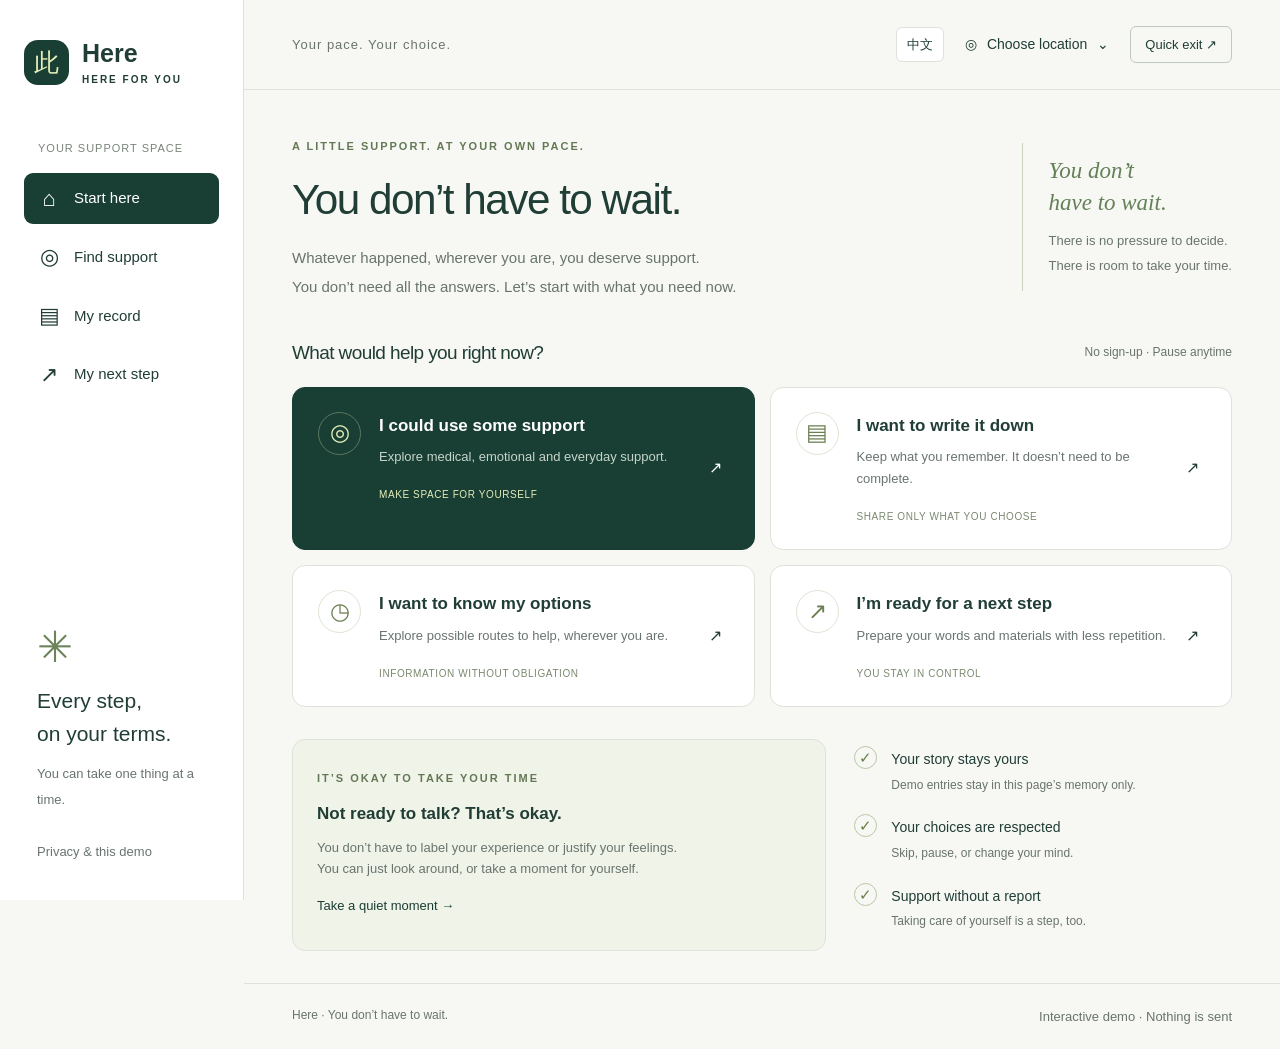
==== index.html @ 0befa1a5 "Initial bilingual website" ====
<!doctype html>
<html lang="en">
<head>
  <meta charset="UTF-8"><meta name="viewport" content="width=device-width, initial-scale=1">
  <meta name="description" content="You don’t have to wait. Explore support, record your experience and prepare your next step at your own pace. Bilingual frontend demo.">
  <meta name="referrer" content="no-referrer">
  <title>Here · You don’t have to wait</title>
  <link rel="icon" href="data:image/svg+xml,%3Csvg xmlns='http://www.w3.org/2000/svg' viewBox='0 0 40 40'%3E%3Crect width='40' height='40' rx='12' fill='%23193934'/%3E%3Cpath d='M10 24V14h5v10m5 0V10h5v14m5 0V17h3v7' stroke='%23e4efad' stroke-width='3'/%3E%3C/svg%3E">
  <link rel="stylesheet" href="./styles.css">
  <script defer src="./i18n.js"></script><script defer src="./mock-api.js"></script><script defer src="./app.js"></script>
</head>
<body>
  <aside class="sidebar">
    <a class="brand" href="#home"><span class="brand-mark" aria-hidden="true">此</span><span>此刻<span class="brand-en">HERE FOR YOU</span></span></a>
    <div class="side-label">你的支持空间</div>
    <nav aria-label="主导航">
      <a href="#home" data-nav="home"><span aria-hidden="true">⌂</span>从这里开始</a>
      <a href="#support" data-nav="support"><span aria-hidden="true">◎</span>寻找支持</a>
      <a href="#record" data-nav="record"><span aria-hidden="true">▤</span>记录我的经历</a>
      <a href="#action" data-nav="action"><span aria-hidden="true">↗</span>我的下一步</a>
    </nav>
    <div class="sidebar-bottom"><div class="little-flower" aria-hidden="true">✳</div><p>每一步，<br>都由你决定。</p><span>不必一次完成所有事。</span><button class="text-button privacy-button">关于隐私与演示</button></div>
  </aside>
  <div class="shell">
    <header class="topbar"><span class="breadcrumb">你的节奏，你的选择</span><div class="top-actions"><button id="language-toggle" class="language-button" aria-label="切换到中文">中文</button><button id="region-button" class="region-button">◎ <span id="region-label">选择所在地</span>⌄</button><button id="quick-exit" class="exit-button">快速离开 ↗</button></div></header>
    <main id="main" tabindex="-1"></main>
    <footer><span>此刻 · You don’t have to wait.</span><button class="text-button privacy-button">前端演示 · 无真实提交</button></footer>
  </div>
  <dialog id="region-dialog"><form id="region-form"><div class="dialog-top"><span class="eyebrow">LOCAL SUPPORT</span><button type="button" class="icon-button close-dialog" aria-label="关闭地区选择">×</button></div><h2>让支持更靠近你</h2><p>由你选择地区，不会自动获取定位。跨境经历可分别填写。</p><label for="current-region">你现在所在的国家或地区</label><select id="current-region"><option value="">暂不选择</option><option>中国大陆</option><option>中国香港</option><option>中国台湾</option><option>美国</option><option>英国</option><option>加拿大</option><option>澳大利亚</option><option>新加坡</option><option>日本</option><option>其他国家或地区</option></select><label for="incident-region">事情发生的国家或地区（可选）</label><input id="incident-region" placeholder="例如：法国，或线上"><p class="note">演示中仅改变地区标签；资源和流程均为占位示例。</p><button class="primary" type="submit">应用选择 →</button></form></dialog>
  <dialog id="info-dialog"><div class="dialog-top"><span class="eyebrow">YOUR CHOICE</span><button class="icon-button close-dialog" aria-label="关闭说明">×</button></div><div id="info-content"></div></dialog>
  <div id="toast" role="status" aria-live="polite"></div>
</body></html>
---- styles.css ----
@charset "UTF-8";
:root{--ink:#203d36;--muted:#69746e;--line:#dde2db;--paper:#f7f8f4;--green:#193e34;--lime:#e4edb8;--white:#fff;--soft:#edf1e9;font-family:Inter,"Segoe UI","PingFang SC","Microsoft YaHei",sans-serif;color:var(--ink);background:var(--paper);font-synthesis:none}
*{box-sizing:border-box}body{margin:0;font-size:16px;line-height:1.65}button,input,select,textarea{font:inherit}button,a,input,select,textarea{-webkit-tap-highlight-color:transparent}button,a{touch-action:manipulation}button{cursor:pointer}a{color:inherit;text-decoration:none}button{color:inherit}button:disabled{opacity:.6;cursor:wait}button:focus-visible,a:focus-visible,input:focus-visible,select:focus-visible,textarea:focus-visible{outline:3px solid #668938;outline-offset:4px}h1,h2,h3,p{margin:0}h1{font-size:clamp(30px,3.1vw,46px);font-weight:500;letter-spacing:-1.5px;line-height:1.35}h2{font-size:25px;font-weight:500;letter-spacing:-.6px}h3{font-size:19px;font-weight:550}p{color:var(--muted)}.sidebar{position:fixed;inset:0 auto 0 0;width:244px;background:#fff;border-right:1px solid var(--line);padding:38px 24px;display:flex;flex-direction:column;z-index:5}.brand{display:flex;align-items:center;gap:13px;font-size:25px;font-weight:600;line-height:1.2}.brand-mark{width:45px;height:45px;display:grid;place-items:center;background:var(--green);color:var(--lime);border-radius:14px;font-weight:400;font-size:25px}.brand-en{display:block;font-size:10px;letter-spacing:2px;margin-top:6px}.side-label{font-size:12px;color:#7a847b;margin:53px 14px 16px;letter-spacing:1px}nav{display:grid;gap:8px}nav a{padding:13px 14px;border-radius:9px;font-size:15px;display:flex;gap:14px;align-items:center}nav a span{font-size:22px;line-height:1;width:22px;text-align:center}nav a:hover{background:#f4f6f0}nav a.active{background:var(--green);color:#fff}.sidebar-bottom{margin-top:auto;padding:25px 13px 0}.little-flower{font-size:43px;color:#6c845b;line-height:1}.sidebar-bottom p{font-size:21px;color:var(--ink);margin:15px 0 9px;line-height:1.6}.sidebar-bottom>span{font-size:13px;color:var(--muted)}.text-button{border:0;background:none;padding:0;font-size:13px;color:var(--muted);text-align:left}.sidebar-bottom .text-button{display:block;margin-top:28px}.shell{margin-left:244px}.topbar{height:90px;display:flex;align-items:center;justify-content:space-between;padding:0 48px;border-bottom:1px solid var(--line)}.breadcrumb{color:var(--muted);font-size:13px;letter-spacing:1px}.top-actions{display:flex;gap:22px;align-items:center}.region-button{border:0;background:none;font-size:14px;display:flex;gap:10px}.exit-button{background:transparent;border:1px solid #bfc9bf;border-radius:6px;padding:7px 14px;font-size:13px}main{max-width:1360px;margin:auto;padding:42px 48px 32px;min-height:calc(100vh - 160px)}.eyebrow{font-size:11px;letter-spacing:2px;font-weight:600;color:#647856}.hero{display:grid;grid-template-columns:1.35fr 1fr;gap:32px;align-items:center;margin-bottom:36px}.hero h1{margin:13px 0 16px}.hero p{max-width:570px;font-size:15px;line-height:1.9}.hero-aside{justify-self:end;border-left:1px solid #cad3bf;padding:12px 0 12px 25px;max-width:245px}.hero-aside .quote{font:italic 24px/1.4 Georgia,serif;color:#648059;margin-bottom:10px}.hero-aside p{font-size:13px}.section-heading{display:flex;justify-content:space-between;gap:12px;align-items:center;margin-bottom:18px}.section-heading h2{font-size:19px}.quiet-label{font-size:12px;color:var(--muted)}.paths{display:grid;grid-template-columns:repeat(2,1fr);gap:15px}.path{background:white;border:1px solid var(--line);border-radius:13px;padding:24px 25px;display:grid;grid-template-columns:45px 1fr 20px;gap:16px;align-items:start;transition:transform .15s,border-color .15s}.path:hover{transform:translateY(-3px);border-color:#8c9e79}.path.primary-path{background:var(--green);color:white;border-color:var(--green)}.path-icon{border:1px solid #dde5d4;border-radius:50%;width:43px;height:43px;display:grid;place-items:center;font-size:23px;color:#6d8053}.primary-path .path-icon{border-color:#5b7861;color:var(--lime)}.path p{font-size:13px;margin-top:6px}.primary-path p{color:#c6d5ca}.path .arrow{align-self:center}.path h3{font-size:18px}.path-tag{display:block;margin-top:19px;font-size:11px;letter-spacing:.6px;color:#7b896e}.primary-path .path-tag{color:var(--lime)}.lower-grid{display:grid;grid-template-columns:1.4fr 1fr;gap:24px;margin-top:32px}.prepare-box{border:1px solid var(--line);border-radius:13px;padding:24px;background:#f0f3e8}.prepare-box h3{font-size:17px}.prepare-box p{font-size:13px;margin-top:9px}.small-link{display:inline-block;margin-top:16px;font-size:13px;border:0;background:none;padding:0;color:var(--green)}.principles{padding:7px 0 0 4px}.principle{display:flex;gap:14px;margin-bottom:19px}.check{font-size:15px;border:1px solid #b9c6a6;border-radius:50%;width:23px;height:23px;flex-shrink:0;text-align:center;color:#628044;line-height:22px}.principle strong{font-size:14px;font-weight:500}.principle p{font-size:12px;margin-top:3px}footer{padding:22px 48px;border-top:1px solid var(--line);display:flex;justify-content:space-between;font-size:12px;color:var(--muted)}.page-intro{margin-bottom:28px}.page-intro h1{font-size:34px;margin:10px 0}.page-intro p{font-size:15px;max-width:720px}.demo-note{padding:13px 17px;border:1px solid #d4ddbf;border-radius:8px;background:#eff3e5;font-size:13px;color:#536341;margin-bottom:23px}.search-row{display:flex;gap:10px}.search-row input{flex:1;min-width:0}.primary{background:var(--green);border:1px solid var(--green);border-radius:7px;color:white;padding:11px 20px;font-size:14px}.secondary{background:white;border:1px solid #b9c5b8;border-radius:7px;padding:10px 18px;font-size:14px}.chips{display:flex;flex-wrap:wrap;gap:8px;margin:18px 0 24px}.chip{border:1px solid var(--line);border-radius:30px;padding:7px 17px;background:white;font-size:13px}.chip.selected{background:var(--green);color:white;border-color:var(--green)}.resource-grid{display:grid;grid-template-columns:repeat(2,1fr);gap:17px}.resource-card{padding:23px;background:white;border:1px solid var(--line);border-radius:12px}.resource-card .eyebrow{font-size:10px}.resource-card h3{margin:12px 0 9px}.resource-card p{font-size:14px}.resource-meta{display:flex;gap:7px;flex-wrap:wrap;margin:18px 0}.resource-meta span{background:var(--paper);font-size:12px;border-radius:4px;padding:4px 8px}.resource-card button{margin-top:3px}.empty{text-align:center;border:1px dashed #b9c4ac;border-radius:12px;padding:45px 20px;grid-column:1/-1}.form-layout{display:grid;grid-template-columns:minmax(0,1.7fr) minmax(220px,1fr);gap:24px}.panel{background:white;border:1px solid var(--line);border-radius:12px;padding:27px}label{display:block;font-size:14px;margin:19px 0 8px}input,textarea,select{width:100%;background:#fff;border:1px solid #cfd6cb;border-radius:7px;padding:11px 13px;color:var(--ink)}textarea{resize:vertical;min-height:190px;line-height:1.8}.form-pair{display:grid;grid-template-columns:1fr 1fr;gap:15px}.note{font-size:12px;margin:12px 0 18px;color:var(--muted)}.button-row{display:flex;gap:10px;flex-wrap:wrap;margin-top:22px}.side-panel{align-self:start}.side-panel h3{font-size:17px}.side-panel p{font-size:14px;margin:12px 0}.side-panel ul{padding-left:19px;font-size:14px;color:var(--muted);line-height:2}.step{display:flex;gap:16px;padding:18px 0;border-bottom:1px solid var(--line)}.step:last-child{border:0}.step-number{width:29px;height:29px;flex-shrink:0;display:grid;place-items:center;border-radius:50%;background:var(--soft);font-size:13px}.step p{font-size:13px;margin-top:4px}.draft{white-space:pre-wrap;overflow-wrap:anywhere;font-size:14px;color:#405047;padding:20px;background:var(--paper);border-radius:8px;margin-top:20px}.check-label{display:flex;align-items:flex-start;gap:9px;font-size:13px}.check-label input{width:18px;height:18px;margin-top:3px;flex-shrink:0}dialog{width:min(520px,calc(100vw - 32px));max-height:85vh;border:1px solid var(--line);border-radius:16px;padding:30px;color:var(--ink);box-shadow:0 24px 100px #183d3430}dialog::backdrop{background:#182b2855;backdrop-filter:blur(3px)}dialog h2{margin:12px 0}dialog p{font-size:14px;line-height:1.9}dialog .primary{width:100%;margin-top:8px}.dialog-top{display:flex;justify-content:space-between;align-items:center}.icon-button{background:none;border:0;font-size:27px;line-height:1;padding:3px 8px}.dialog-list{font-size:14px;line-height:1.9;padding-left:21px;color:var(--muted)}#toast{position:fixed;bottom:25px;left:calc(50% + 100px);transform:translateX(-50%);background:var(--green);color:white;border-radius:9px;padding:12px 22px;max-width:calc(100vw - 35px);font-size:14px;z-index:20;box-shadow:0 5px 20px #0002;display:none}#toast.visible{display:block}.status-pill{display:inline-block;font-size:12px;background:var(--lime);padding:4px 10px;border-radius:20px;margin-top:15px}.breathing{font-size:21px;text-align:center;padding:20px;border-radius:10px;background:var(--soft);margin:20px 0}.muted{color:var(--muted)}
@media(min-width:1500px){main{padding-top:55px}.hero{margin-bottom:45px}.path{padding:30px}.lower-grid{margin-top:40px}}
@media(max-width:1100px){.sidebar{width:210px;padding:30px 18px}.shell{margin-left:210px}.topbar{padding:0 28px}main{padding:32px 28px}.hero{grid-template-columns:1fr}.hero-aside{display:none}.path{padding:20px 17px;gap:11px}.path-icon{width:36px;height:36px}.path{grid-template-columns:36px 1fr 16px}.lower-grid{grid-template-columns:1fr}.principles{display:flex;gap:20px}.principle{flex:1}.form-layout{grid-template-columns:1fr}.side-panel{order:-1}footer{padding:20px 28px}}
@media(max-width:720px){.sidebar{position:static;width:auto;padding:18px 20px;border-right:0;border-bottom:1px solid var(--line)}.brand{font-size:21px}.brand-mark{width:37px;height:37px;font-size:21px}.brand-en{font-size:9px}.side-label,.sidebar-bottom{display:none}nav{display:flex;gap:5px;margin-top:20px;overflow:auto}nav a{flex:1;justify-content:center;padding:10px 8px;white-space:nowrap;font-size:12px}nav a span{display:none}.shell{margin:0}.topbar{height:64px;padding:0 20px}.breadcrumb{display:none}.top-actions{width:100%;justify-content:space-between}.region-button{font-size:13px}main{padding:28px 20px;min-height:60vh}.hero{margin-bottom:28px}.hero h1{font-size:32px}.hero p{font-size:14px}.paths,.resource-grid{grid-template-columns:1fr}.path{padding:21px;grid-template-columns:40px 1fr 15px}.path-tag{margin-top:12px}.principles{display:block}.lower-grid{gap:22px}.principle{margin:0 0 17px}.page-intro h1{font-size:29px}.section-heading{align-items:flex-start}.quiet-label{font-size:11px}.form-pair{grid-template-columns:1fr;gap:0}.panel{padding:21px}.search-row .primary{padding:10px 14px}footer{padding:20px;gap:15px;flex-wrap:wrap}#toast{left:50%;width:max-content}.hero .eyebrow{font-size:10px}dialog{padding:23px}}
.language-button{border:1px solid var(--line);background:white;border-radius:6px;padding:6px 10px;font-size:13px;white-space:nowrap}.top-actions{gap:15px}html[lang=en] .hero h1{font-size:clamp(31px,3.3vw,46px)}html[lang=en] .path h3{font-size:17px}html[lang=en] .path p{line-height:1.7}html[lang=en] .path-tag{font-size:10px}html[lang=en] .side-label{font-size:11px}html[lang=en] .hero{grid-template-columns:1.5fr .7fr}html[lang=en] .hero-aside .quote{font-size:23px}@media(max-width:1100px){html[lang=en] .hero{grid-template-columns:1fr}}@media(max-width:720px){.top-actions{gap:8px}.region-button{gap:5px;font-size:12px}.exit-button{white-space:nowrap;font-size:12px;padding:7px 9px}html[lang=en] .section-heading{flex-direction:column;gap:4px}html[lang=en] nav a{font-size:12px;padding:10px 7px}html[lang=en] .hero h1{font-size:34px}.language-button{font-size:12px;padding:6px 8px}}
@media(prefers-reduced-motion:reduce){*{scroll-behavior:auto!important;transition:none!important}}
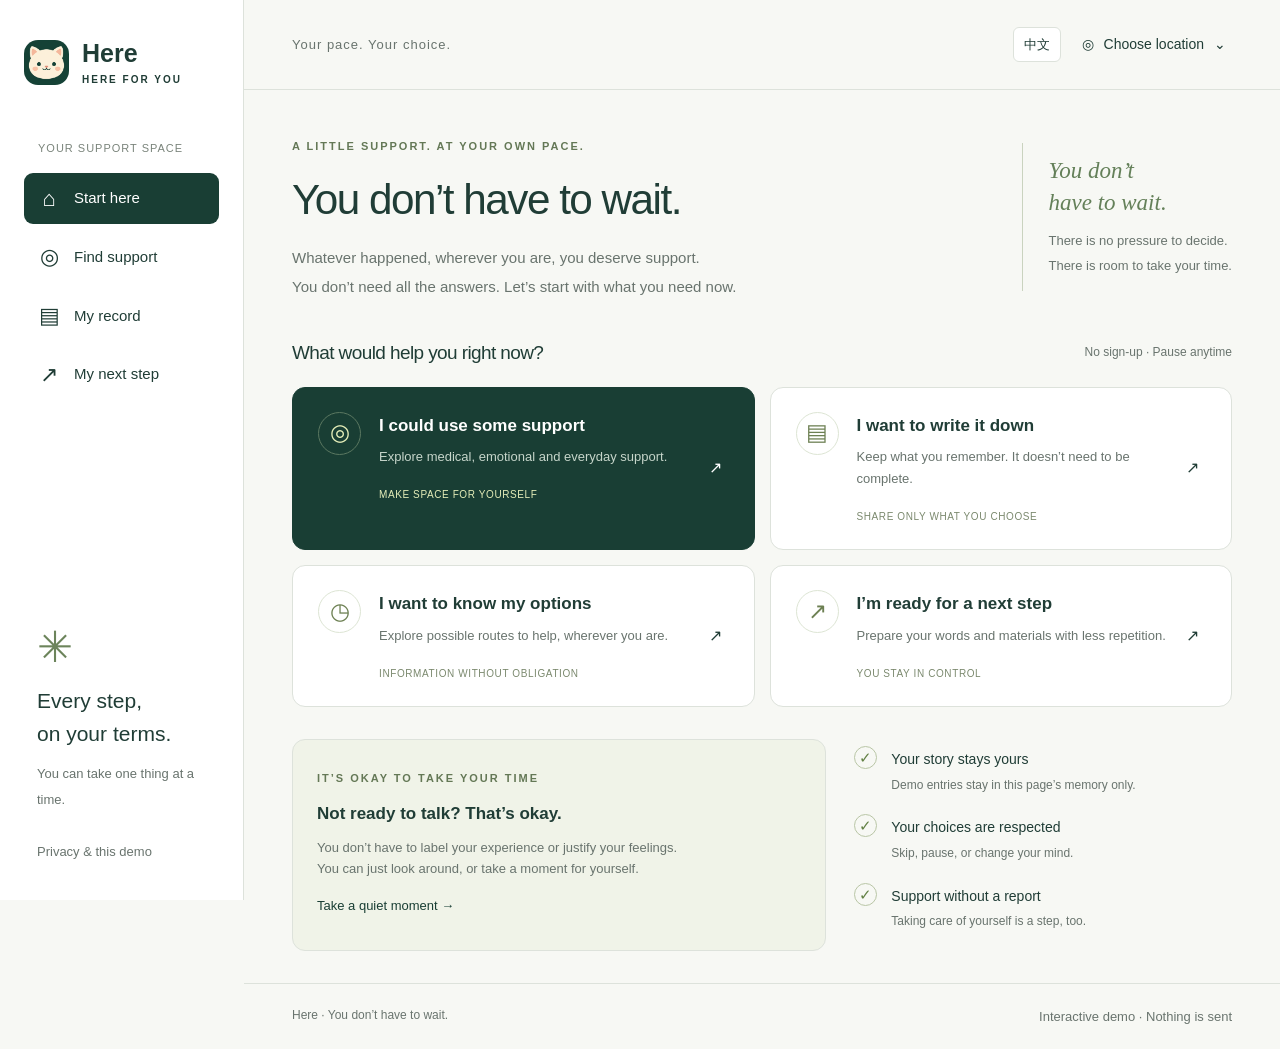
==== commit 41faf872: "Update logo and region options, remove quick exit" ====
--- a/index.html
+++ b/index.html
@@ -5,13 +5,13 @@
   <meta name="description" content="You don’t have to wait. Explore support, record your experience and prepare your next step at your own pace. Bilingual frontend demo.">
   <meta name="referrer" content="no-referrer">
   <title>Here · You don’t have to wait</title>
-  <link rel="icon" href="data:image/svg+xml,%3Csvg xmlns='http://www.w3.org/2000/svg' viewBox='0 0 40 40'%3E%3Crect width='40' height='40' rx='12' fill='%23193934'/%3E%3Cpath d='M10 24V14h5v10m5 0V10h5v14m5 0V17h3v7' stroke='%23e4efad' stroke-width='3'/%3E%3C/svg%3E">
+  <link rel="icon" type="image/png" href="./logo-cat.png">
   <link rel="stylesheet" href="./styles.css">
   <script defer src="./i18n.js"></script><script defer src="./mock-api.js"></script><script defer src="./app.js"></script>
 </head>
 <body>
   <aside class="sidebar">
-    <a class="brand" href="#home"><span class="brand-mark" aria-hidden="true">此</span><span>此刻<span class="brand-en">HERE FOR YOU</span></span></a>
+    <a class="brand" href="#home"><img class="brand-mark" src="./logo-cat.png" alt="" width="45" height="45"><span>此刻<span class="brand-en">HERE FOR YOU</span></span></a>
     <div class="side-label">你的支持空间</div>
     <nav aria-label="主导航">
       <a href="#home" data-nav="home"><span aria-hidden="true">⌂</span>从这里开始</a>
@@ -22,11 +22,11 @@
     <div class="sidebar-bottom"><div class="little-flower" aria-hidden="true">✳</div><p>每一步，<br>都由你决定。</p><span>不必一次完成所有事。</span><button class="text-button privacy-button">关于隐私与演示</button></div>
   </aside>
   <div class="shell">
-    <header class="topbar"><span class="breadcrumb">你的节奏，你的选择</span><div class="top-actions"><button id="language-toggle" class="language-button" aria-label="切换到中文">中文</button><button id="region-button" class="region-button">◎ <span id="region-label">选择所在地</span>⌄</button><button id="quick-exit" class="exit-button">快速离开 ↗</button></div></header>
+    <header class="topbar"><span class="breadcrumb">你的节奏，你的选择</span><div class="top-actions"><button id="language-toggle" class="language-button" aria-label="切换到中文">中文</button><button id="region-button" class="region-button">◎ <span id="region-label">选择所在地</span>⌄</button></div></header>
     <main id="main" tabindex="-1"></main>
     <footer><span>此刻 · You don’t have to wait.</span><button class="text-button privacy-button">前端演示 · 无真实提交</button></footer>
   </div>
-  <dialog id="region-dialog"><form id="region-form"><div class="dialog-top"><span class="eyebrow">LOCAL SUPPORT</span><button type="button" class="icon-button close-dialog" aria-label="关闭地区选择">×</button></div><h2>让支持更靠近你</h2><p>由你选择地区，不会自动获取定位。跨境经历可分别填写。</p><label for="current-region">你现在所在的国家或地区</label><select id="current-region"><option value="">暂不选择</option><option>中国大陆</option><option>中国香港</option><option>中国台湾</option><option>美国</option><option>英国</option><option>加拿大</option><option>澳大利亚</option><option>新加坡</option><option>日本</option><option>其他国家或地区</option></select><label for="incident-region">事情发生的国家或地区（可选）</label><input id="incident-region" placeholder="例如：法国，或线上"><p class="note">演示中仅改变地区标签；资源和流程均为占位示例。</p><button class="primary" type="submit">应用选择 →</button></form></dialog>
+  <dialog id="region-dialog"><form id="region-form"><div class="dialog-top"><span class="eyebrow">LOCAL SUPPORT</span><button type="button" class="icon-button close-dialog" aria-label="关闭地区选择">×</button></div><h2>让支持更靠近你</h2><p>由你选择地区，不会自动获取定位。跨境经历可分别填写。</p><label for="current-region">你现在所在的国家或地区</label><select id="current-region"><option value="">暂不选择</option><option>中国大陆</option><option>香港特别行政区</option><option>美国</option><option>英国</option><option>加拿大</option><option>澳大利亚</option><option>新加坡</option><option>日本</option><option>其他国家或地区</option></select><label for="incident-region">事情发生的国家或地区（可选）</label><input id="incident-region" placeholder="例如：法国，或线上"><p class="note">演示中仅改变地区标签；资源和流程均为占位示例。</p><button class="primary" type="submit">应用选择 →</button></form></dialog>
   <dialog id="info-dialog"><div class="dialog-top"><span class="eyebrow">YOUR CHOICE</span><button class="icon-button close-dialog" aria-label="关闭说明">×</button></div><div id="info-content"></div></dialog>
   <div id="toast" role="status" aria-live="polite"></div>
 </body></html>
--- a/styles.css
+++ b/styles.css
@@ -1,8 +1,8 @@
 @charset "UTF-8";
 :root{--ink:#203d36;--muted:#69746e;--line:#dde2db;--paper:#f7f8f4;--green:#193e34;--lime:#e4edb8;--white:#fff;--soft:#edf1e9;font-family:Inter,"Segoe UI","PingFang SC","Microsoft YaHei",sans-serif;color:var(--ink);background:var(--paper);font-synthesis:none}
-*{box-sizing:border-box}body{margin:0;font-size:16px;line-height:1.65}button,input,select,textarea{font:inherit}button,a,input,select,textarea{-webkit-tap-highlight-color:transparent}button,a{touch-action:manipulation}button{cursor:pointer}a{color:inherit;text-decoration:none}button{color:inherit}button:disabled{opacity:.6;cursor:wait}button:focus-visible,a:focus-visible,input:focus-visible,select:focus-visible,textarea:focus-visible{outline:3px solid #668938;outline-offset:4px}h1,h2,h3,p{margin:0}h1{font-size:clamp(30px,3.1vw,46px);font-weight:500;letter-spacing:-1.5px;line-height:1.35}h2{font-size:25px;font-weight:500;letter-spacing:-.6px}h3{font-size:19px;font-weight:550}p{color:var(--muted)}.sidebar{position:fixed;inset:0 auto 0 0;width:244px;background:#fff;border-right:1px solid var(--line);padding:38px 24px;display:flex;flex-direction:column;z-index:5}.brand{display:flex;align-items:center;gap:13px;font-size:25px;font-weight:600;line-height:1.2}.brand-mark{width:45px;height:45px;display:grid;place-items:center;background:var(--green);color:var(--lime);border-radius:14px;font-weight:400;font-size:25px}.brand-en{display:block;font-size:10px;letter-spacing:2px;margin-top:6px}.side-label{font-size:12px;color:#7a847b;margin:53px 14px 16px;letter-spacing:1px}nav{display:grid;gap:8px}nav a{padding:13px 14px;border-radius:9px;font-size:15px;display:flex;gap:14px;align-items:center}nav a span{font-size:22px;line-height:1;width:22px;text-align:center}nav a:hover{background:#f4f6f0}nav a.active{background:var(--green);color:#fff}.sidebar-bottom{margin-top:auto;padding:25px 13px 0}.little-flower{font-size:43px;color:#6c845b;line-height:1}.sidebar-bottom p{font-size:21px;color:var(--ink);margin:15px 0 9px;line-height:1.6}.sidebar-bottom>span{font-size:13px;color:var(--muted)}.text-button{border:0;background:none;padding:0;font-size:13px;color:var(--muted);text-align:left}.sidebar-bottom .text-button{display:block;margin-top:28px}.shell{margin-left:244px}.topbar{height:90px;display:flex;align-items:center;justify-content:space-between;padding:0 48px;border-bottom:1px solid var(--line)}.breadcrumb{color:var(--muted);font-size:13px;letter-spacing:1px}.top-actions{display:flex;gap:22px;align-items:center}.region-button{border:0;background:none;font-size:14px;display:flex;gap:10px}.exit-button{background:transparent;border:1px solid #bfc9bf;border-radius:6px;padding:7px 14px;font-size:13px}main{max-width:1360px;margin:auto;padding:42px 48px 32px;min-height:calc(100vh - 160px)}.eyebrow{font-size:11px;letter-spacing:2px;font-weight:600;color:#647856}.hero{display:grid;grid-template-columns:1.35fr 1fr;gap:32px;align-items:center;margin-bottom:36px}.hero h1{margin:13px 0 16px}.hero p{max-width:570px;font-size:15px;line-height:1.9}.hero-aside{justify-self:end;border-left:1px solid #cad3bf;padding:12px 0 12px 25px;max-width:245px}.hero-aside .quote{font:italic 24px/1.4 Georgia,serif;color:#648059;margin-bottom:10px}.hero-aside p{font-size:13px}.section-heading{display:flex;justify-content:space-between;gap:12px;align-items:center;margin-bottom:18px}.section-heading h2{font-size:19px}.quiet-label{font-size:12px;color:var(--muted)}.paths{display:grid;grid-template-columns:repeat(2,1fr);gap:15px}.path{background:white;border:1px solid var(--line);border-radius:13px;padding:24px 25px;display:grid;grid-template-columns:45px 1fr 20px;gap:16px;align-items:start;transition:transform .15s,border-color .15s}.path:hover{transform:translateY(-3px);border-color:#8c9e79}.path.primary-path{background:var(--green);color:white;border-color:var(--green)}.path-icon{border:1px solid #dde5d4;border-radius:50%;width:43px;height:43px;display:grid;place-items:center;font-size:23px;color:#6d8053}.primary-path .path-icon{border-color:#5b7861;color:var(--lime)}.path p{font-size:13px;margin-top:6px}.primary-path p{color:#c6d5ca}.path .arrow{align-self:center}.path h3{font-size:18px}.path-tag{display:block;margin-top:19px;font-size:11px;letter-spacing:.6px;color:#7b896e}.primary-path .path-tag{color:var(--lime)}.lower-grid{display:grid;grid-template-columns:1.4fr 1fr;gap:24px;margin-top:32px}.prepare-box{border:1px solid var(--line);border-radius:13px;padding:24px;background:#f0f3e8}.prepare-box h3{font-size:17px}.prepare-box p{font-size:13px;margin-top:9px}.small-link{display:inline-block;margin-top:16px;font-size:13px;border:0;background:none;padding:0;color:var(--green)}.principles{padding:7px 0 0 4px}.principle{display:flex;gap:14px;margin-bottom:19px}.check{font-size:15px;border:1px solid #b9c6a6;border-radius:50%;width:23px;height:23px;flex-shrink:0;text-align:center;color:#628044;line-height:22px}.principle strong{font-size:14px;font-weight:500}.principle p{font-size:12px;margin-top:3px}footer{padding:22px 48px;border-top:1px solid var(--line);display:flex;justify-content:space-between;font-size:12px;color:var(--muted)}.page-intro{margin-bottom:28px}.page-intro h1{font-size:34px;margin:10px 0}.page-intro p{font-size:15px;max-width:720px}.demo-note{padding:13px 17px;border:1px solid #d4ddbf;border-radius:8px;background:#eff3e5;font-size:13px;color:#536341;margin-bottom:23px}.search-row{display:flex;gap:10px}.search-row input{flex:1;min-width:0}.primary{background:var(--green);border:1px solid var(--green);border-radius:7px;color:white;padding:11px 20px;font-size:14px}.secondary{background:white;border:1px solid #b9c5b8;border-radius:7px;padding:10px 18px;font-size:14px}.chips{display:flex;flex-wrap:wrap;gap:8px;margin:18px 0 24px}.chip{border:1px solid var(--line);border-radius:30px;padding:7px 17px;background:white;font-size:13px}.chip.selected{background:var(--green);color:white;border-color:var(--green)}.resource-grid{display:grid;grid-template-columns:repeat(2,1fr);gap:17px}.resource-card{padding:23px;background:white;border:1px solid var(--line);border-radius:12px}.resource-card .eyebrow{font-size:10px}.resource-card h3{margin:12px 0 9px}.resource-card p{font-size:14px}.resource-meta{display:flex;gap:7px;flex-wrap:wrap;margin:18px 0}.resource-meta span{background:var(--paper);font-size:12px;border-radius:4px;padding:4px 8px}.resource-card button{margin-top:3px}.empty{text-align:center;border:1px dashed #b9c4ac;border-radius:12px;padding:45px 20px;grid-column:1/-1}.form-layout{display:grid;grid-template-columns:minmax(0,1.7fr) minmax(220px,1fr);gap:24px}.panel{background:white;border:1px solid var(--line);border-radius:12px;padding:27px}label{display:block;font-size:14px;margin:19px 0 8px}input,textarea,select{width:100%;background:#fff;border:1px solid #cfd6cb;border-radius:7px;padding:11px 13px;color:var(--ink)}textarea{resize:vertical;min-height:190px;line-height:1.8}.form-pair{display:grid;grid-template-columns:1fr 1fr;gap:15px}.note{font-size:12px;margin:12px 0 18px;color:var(--muted)}.button-row{display:flex;gap:10px;flex-wrap:wrap;margin-top:22px}.side-panel{align-self:start}.side-panel h3{font-size:17px}.side-panel p{font-size:14px;margin:12px 0}.side-panel ul{padding-left:19px;font-size:14px;color:var(--muted);line-height:2}.step{display:flex;gap:16px;padding:18px 0;border-bottom:1px solid var(--line)}.step:last-child{border:0}.step-number{width:29px;height:29px;flex-shrink:0;display:grid;place-items:center;border-radius:50%;background:var(--soft);font-size:13px}.step p{font-size:13px;margin-top:4px}.draft{white-space:pre-wrap;overflow-wrap:anywhere;font-size:14px;color:#405047;padding:20px;background:var(--paper);border-radius:8px;margin-top:20px}.check-label{display:flex;align-items:flex-start;gap:9px;font-size:13px}.check-label input{width:18px;height:18px;margin-top:3px;flex-shrink:0}dialog{width:min(520px,calc(100vw - 32px));max-height:85vh;border:1px solid var(--line);border-radius:16px;padding:30px;color:var(--ink);box-shadow:0 24px 100px #183d3430}dialog::backdrop{background:#182b2855;backdrop-filter:blur(3px)}dialog h2{margin:12px 0}dialog p{font-size:14px;line-height:1.9}dialog .primary{width:100%;margin-top:8px}.dialog-top{display:flex;justify-content:space-between;align-items:center}.icon-button{background:none;border:0;font-size:27px;line-height:1;padding:3px 8px}.dialog-list{font-size:14px;line-height:1.9;padding-left:21px;color:var(--muted)}#toast{position:fixed;bottom:25px;left:calc(50% + 100px);transform:translateX(-50%);background:var(--green);color:white;border-radius:9px;padding:12px 22px;max-width:calc(100vw - 35px);font-size:14px;z-index:20;box-shadow:0 5px 20px #0002;display:none}#toast.visible{display:block}.status-pill{display:inline-block;font-size:12px;background:var(--lime);padding:4px 10px;border-radius:20px;margin-top:15px}.breathing{font-size:21px;text-align:center;padding:20px;border-radius:10px;background:var(--soft);margin:20px 0}.muted{color:var(--muted)}
+*{box-sizing:border-box}body{margin:0;font-size:16px;line-height:1.65}button,input,select,textarea{font:inherit}button,a,input,select,textarea{-webkit-tap-highlight-color:transparent}button,a{touch-action:manipulation}button{cursor:pointer}a{color:inherit;text-decoration:none}button{color:inherit}button:disabled{opacity:.6;cursor:wait}button:focus-visible,a:focus-visible,input:focus-visible,select:focus-visible,textarea:focus-visible{outline:3px solid #668938;outline-offset:4px}h1,h2,h3,p{margin:0}h1{font-size:clamp(30px,3.1vw,46px);font-weight:500;letter-spacing:-1.5px;line-height:1.35}h2{font-size:25px;font-weight:500;letter-spacing:-.6px}h3{font-size:19px;font-weight:550}p{color:var(--muted)}.sidebar{position:fixed;inset:0 auto 0 0;width:244px;background:#fff;border-right:1px solid var(--line);padding:38px 24px;display:flex;flex-direction:column;z-index:5}.brand{display:flex;align-items:center;gap:13px;font-size:25px;font-weight:600;line-height:1.2}.brand-mark{width:45px;height:45px;display:grid;place-items:center;background:var(--green);color:var(--lime);border-radius:14px;font-weight:400;font-size:25px}.brand-en{display:block;font-size:10px;letter-spacing:2px;margin-top:6px}.side-label{font-size:12px;color:#7a847b;margin:53px 14px 16px;letter-spacing:1px}nav{display:grid;gap:8px}nav a{padding:13px 14px;border-radius:9px;font-size:15px;display:flex;gap:14px;align-items:center}nav a span{font-size:22px;line-height:1;width:22px;text-align:center}nav a:hover{background:#f4f6f0}nav a.active{background:var(--green);color:#fff}.sidebar-bottom{margin-top:auto;padding:25px 13px 0}.little-flower{font-size:43px;color:#6c845b;line-height:1}.sidebar-bottom p{font-size:21px;color:var(--ink);margin:15px 0 9px;line-height:1.6}.sidebar-bottom>span{font-size:13px;color:var(--muted)}.text-button{border:0;background:none;padding:0;font-size:13px;color:var(--muted);text-align:left}.sidebar-bottom .text-button{display:block;margin-top:28px}.shell{margin-left:244px}.topbar{height:90px;display:flex;align-items:center;justify-content:space-between;padding:0 48px;border-bottom:1px solid var(--line)}.breadcrumb{color:var(--muted);font-size:13px;letter-spacing:1px}.top-actions{display:flex;gap:22px;align-items:center}.region-button{border:0;background:none;font-size:14px;display:flex;gap:10px}main{max-width:1360px;margin:auto;padding:42px 48px 32px;min-height:calc(100vh - 160px)}.eyebrow{font-size:11px;letter-spacing:2px;font-weight:600;color:#647856}.hero{display:grid;grid-template-columns:1.35fr 1fr;gap:32px;align-items:center;margin-bottom:36px}.hero h1{margin:13px 0 16px}.hero p{max-width:570px;font-size:15px;line-height:1.9}.hero-aside{justify-self:end;border-left:1px solid #cad3bf;padding:12px 0 12px 25px;max-width:245px}.hero-aside .quote{font:italic 24px/1.4 Georgia,serif;color:#648059;margin-bottom:10px}.hero-aside p{font-size:13px}.section-heading{display:flex;justify-content:space-between;gap:12px;align-items:center;margin-bottom:18px}.section-heading h2{font-size:19px}.quiet-label{font-size:12px;color:var(--muted)}.paths{display:grid;grid-template-columns:repeat(2,1fr);gap:15px}.path{background:white;border:1px solid var(--line);border-radius:13px;padding:24px 25px;display:grid;grid-template-columns:45px 1fr 20px;gap:16px;align-items:start;transition:transform .15s,border-color .15s}.path:hover{transform:translateY(-3px);border-color:#8c9e79}.path.primary-path{background:var(--green);color:white;border-color:var(--green)}.path-icon{border:1px solid #dde5d4;border-radius:50%;width:43px;height:43px;display:grid;place-items:center;font-size:23px;color:#6d8053}.primary-path .path-icon{border-color:#5b7861;color:var(--lime)}.path p{font-size:13px;margin-top:6px}.primary-path p{color:#c6d5ca}.path .arrow{align-self:center}.path h3{font-size:18px}.path-tag{display:block;margin-top:19px;font-size:11px;letter-spacing:.6px;color:#7b896e}.primary-path .path-tag{color:var(--lime)}.lower-grid{display:grid;grid-template-columns:1.4fr 1fr;gap:24px;margin-top:32px}.prepare-box{border:1px solid var(--line);border-radius:13px;padding:24px;background:#f0f3e8}.prepare-box h3{font-size:17px}.prepare-box p{font-size:13px;margin-top:9px}.small-link{display:inline-block;margin-top:16px;font-size:13px;border:0;background:none;padding:0;color:var(--green)}.principles{padding:7px 0 0 4px}.principle{display:flex;gap:14px;margin-bottom:19px}.check{font-size:15px;border:1px solid #b9c6a6;border-radius:50%;width:23px;height:23px;flex-shrink:0;text-align:center;color:#628044;line-height:22px}.principle strong{font-size:14px;font-weight:500}.principle p{font-size:12px;margin-top:3px}footer{padding:22px 48px;border-top:1px solid var(--line);display:flex;justify-content:space-between;font-size:12px;color:var(--muted)}.page-intro{margin-bottom:28px}.page-intro h1{font-size:34px;margin:10px 0}.page-intro p{font-size:15px;max-width:720px}.demo-note{padding:13px 17px;border:1px solid #d4ddbf;border-radius:8px;background:#eff3e5;font-size:13px;color:#536341;margin-bottom:23px}.search-row{display:flex;gap:10px}.search-row input{flex:1;min-width:0}.primary{background:var(--green);border:1px solid var(--green);border-radius:7px;color:white;padding:11px 20px;font-size:14px}.secondary{background:white;border:1px solid #b9c5b8;border-radius:7px;padding:10px 18px;font-size:14px}.chips{display:flex;flex-wrap:wrap;gap:8px;margin:18px 0 24px}.chip{border:1px solid var(--line);border-radius:30px;padding:7px 17px;background:white;font-size:13px}.chip.selected{background:var(--green);color:white;border-color:var(--green)}.resource-grid{display:grid;grid-template-columns:repeat(2,1fr);gap:17px}.resource-card{padding:23px;background:white;border:1px solid var(--line);border-radius:12px}.resource-card .eyebrow{font-size:10px}.resource-card h3{margin:12px 0 9px}.resource-card p{font-size:14px}.resource-meta{display:flex;gap:7px;flex-wrap:wrap;margin:18px 0}.resource-meta span{background:var(--paper);font-size:12px;border-radius:4px;padding:4px 8px}.resource-card button{margin-top:3px}.empty{text-align:center;border:1px dashed #b9c4ac;border-radius:12px;padding:45px 20px;grid-column:1/-1}.form-layout{display:grid;grid-template-columns:minmax(0,1.7fr) minmax(220px,1fr);gap:24px}.panel{background:white;border:1px solid var(--line);border-radius:12px;padding:27px}label{display:block;font-size:14px;margin:19px 0 8px}input,textarea,select{width:100%;background:#fff;border:1px solid #cfd6cb;border-radius:7px;padding:11px 13px;color:var(--ink)}textarea{resize:vertical;min-height:190px;line-height:1.8}.form-pair{display:grid;grid-template-columns:1fr 1fr;gap:15px}.note{font-size:12px;margin:12px 0 18px;color:var(--muted)}.button-row{display:flex;gap:10px;flex-wrap:wrap;margin-top:22px}.side-panel{align-self:start}.side-panel h3{font-size:17px}.side-panel p{font-size:14px;margin:12px 0}.side-panel ul{padding-left:19px;font-size:14px;color:var(--muted);line-height:2}.step{display:flex;gap:16px;padding:18px 0;border-bottom:1px solid var(--line)}.step:last-child{border:0}.step-number{width:29px;height:29px;flex-shrink:0;display:grid;place-items:center;border-radius:50%;background:var(--soft);font-size:13px}.step p{font-size:13px;margin-top:4px}.draft{white-space:pre-wrap;overflow-wrap:anywhere;font-size:14px;color:#405047;padding:20px;background:var(--paper);border-radius:8px;margin-top:20px}.check-label{display:flex;align-items:flex-start;gap:9px;font-size:13px}.check-label input{width:18px;height:18px;margin-top:3px;flex-shrink:0}dialog{width:min(520px,calc(100vw - 32px));max-height:85vh;border:1px solid var(--line);border-radius:16px;padding:30px;color:var(--ink);box-shadow:0 24px 100px #183d3430}dialog::backdrop{background:#182b2855;backdrop-filter:blur(3px)}dialog h2{margin:12px 0}dialog p{font-size:14px;line-height:1.9}dialog .primary{width:100%;margin-top:8px}.dialog-top{display:flex;justify-content:space-between;align-items:center}.icon-button{background:none;border:0;font-size:27px;line-height:1;padding:3px 8px}.dialog-list{font-size:14px;line-height:1.9;padding-left:21px;color:var(--muted)}#toast{position:fixed;bottom:25px;left:calc(50% + 100px);transform:translateX(-50%);background:var(--green);color:white;border-radius:9px;padding:12px 22px;max-width:calc(100vw - 35px);font-size:14px;z-index:20;box-shadow:0 5px 20px #0002;display:none}#toast.visible{display:block}.status-pill{display:inline-block;font-size:12px;background:var(--lime);padding:4px 10px;border-radius:20px;margin-top:15px}.breathing{font-size:21px;text-align:center;padding:20px;border-radius:10px;background:var(--soft);margin:20px 0}.muted{color:var(--muted)}
 @media(min-width:1500px){main{padding-top:55px}.hero{margin-bottom:45px}.path{padding:30px}.lower-grid{margin-top:40px}}
 @media(max-width:1100px){.sidebar{width:210px;padding:30px 18px}.shell{margin-left:210px}.topbar{padding:0 28px}main{padding:32px 28px}.hero{grid-template-columns:1fr}.hero-aside{display:none}.path{padding:20px 17px;gap:11px}.path-icon{width:36px;height:36px}.path{grid-template-columns:36px 1fr 16px}.lower-grid{grid-template-columns:1fr}.principles{display:flex;gap:20px}.principle{flex:1}.form-layout{grid-template-columns:1fr}.side-panel{order:-1}footer{padding:20px 28px}}
 @media(max-width:720px){.sidebar{position:static;width:auto;padding:18px 20px;border-right:0;border-bottom:1px solid var(--line)}.brand{font-size:21px}.brand-mark{width:37px;height:37px;font-size:21px}.brand-en{font-size:9px}.side-label,.sidebar-bottom{display:none}nav{display:flex;gap:5px;margin-top:20px;overflow:auto}nav a{flex:1;justify-content:center;padding:10px 8px;white-space:nowrap;font-size:12px}nav a span{display:none}.shell{margin:0}.topbar{height:64px;padding:0 20px}.breadcrumb{display:none}.top-actions{width:100%;justify-content:space-between}.region-button{font-size:13px}main{padding:28px 20px;min-height:60vh}.hero{margin-bottom:28px}.hero h1{font-size:32px}.hero p{font-size:14px}.paths,.resource-grid{grid-template-columns:1fr}.path{padding:21px;grid-template-columns:40px 1fr 15px}.path-tag{margin-top:12px}.principles{display:block}.lower-grid{gap:22px}.principle{margin:0 0 17px}.page-intro h1{font-size:29px}.section-heading{align-items:flex-start}.quiet-label{font-size:11px}.form-pair{grid-template-columns:1fr;gap:0}.panel{padding:21px}.search-row .primary{padding:10px 14px}footer{padding:20px;gap:15px;flex-wrap:wrap}#toast{left:50%;width:max-content}.hero .eyebrow{font-size:10px}dialog{padding:23px}}
-.language-button{border:1px solid var(--line);background:white;border-radius:6px;padding:6px 10px;font-size:13px;white-space:nowrap}.top-actions{gap:15px}html[lang=en] .hero h1{font-size:clamp(31px,3.3vw,46px)}html[lang=en] .path h3{font-size:17px}html[lang=en] .path p{line-height:1.7}html[lang=en] .path-tag{font-size:10px}html[lang=en] .side-label{font-size:11px}html[lang=en] .hero{grid-template-columns:1.5fr .7fr}html[lang=en] .hero-aside .quote{font-size:23px}@media(max-width:1100px){html[lang=en] .hero{grid-template-columns:1fr}}@media(max-width:720px){.top-actions{gap:8px}.region-button{gap:5px;font-size:12px}.exit-button{white-space:nowrap;font-size:12px;padding:7px 9px}html[lang=en] .section-heading{flex-direction:column;gap:4px}html[lang=en] nav a{font-size:12px;padding:10px 7px}html[lang=en] .hero h1{font-size:34px}.language-button{font-size:12px;padding:6px 8px}}
+.language-button{border:1px solid var(--line);background:white;border-radius:6px;padding:6px 10px;font-size:13px;white-space:nowrap}.top-actions{gap:15px}html[lang=en] .hero h1{font-size:clamp(31px,3.3vw,46px)}html[lang=en] .path h3{font-size:17px}html[lang=en] .path p{line-height:1.7}html[lang=en] .path-tag{font-size:10px}html[lang=en] .side-label{font-size:11px}html[lang=en] .hero{grid-template-columns:1.5fr .7fr}html[lang=en] .hero-aside .quote{font-size:23px}@media(max-width:1100px){html[lang=en] .hero{grid-template-columns:1fr}}@media(max-width:720px){.top-actions{gap:8px}.region-button{gap:5px;font-size:12px}html[lang=en] .section-heading{flex-direction:column;gap:4px}html[lang=en] nav a{font-size:12px;padding:10px 7px}html[lang=en] .hero h1{font-size:34px}.language-button{font-size:12px;padding:6px 8px}}
 @media(prefers-reduced-motion:reduce){*{scroll-behavior:auto!important;transition:none!important}}
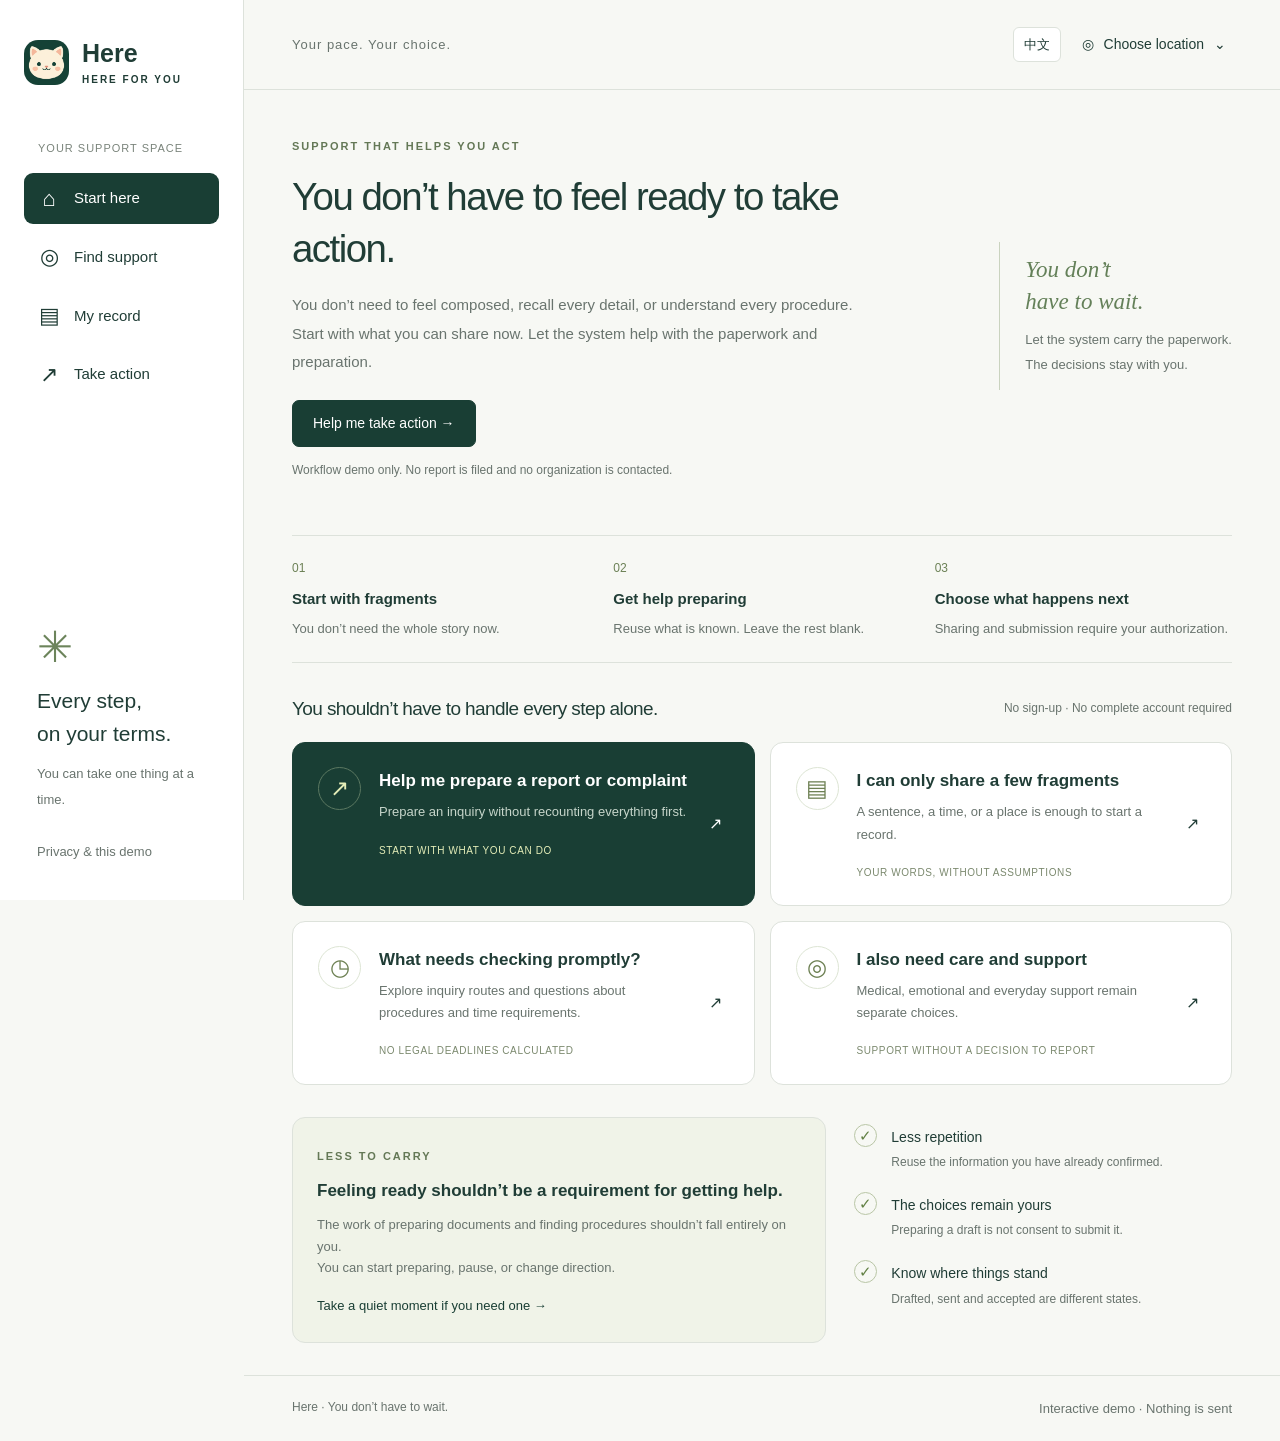
==== commit 187fcc69: "Add regional support and advocacy resources" ====
--- a/index.html
+++ b/index.html
@@ -2,12 +2,12 @@
 <html lang="en">
 <head>
   <meta charset="UTF-8"><meta name="viewport" content="width=device-width, initial-scale=1">
-  <meta name="description" content="You don’t have to wait. Explore support, record your experience and prepare your next step at your own pace. Bilingual frontend demo.">
+  <meta name="description" content="You don’t have to wait. Start preparing a report or complaint without having to feel ready. Reduce paperwork and repeated retelling, with your choices in your hands. Bilingual frontend demo.">
   <meta name="referrer" content="no-referrer">
   <title>Here · You don’t have to wait</title>
   <link rel="icon" type="image/png" href="./logo-cat.png">
-  <link rel="stylesheet" href="./styles.css">
-  <script defer src="./i18n.js"></script><script defer src="./mock-api.js"></script><script defer src="./app.js"></script>
+  <link rel="stylesheet" href="./styles.css?v=20260923-5">
+  <script defer src="./i18n.js?v=20260923-5"></script><script defer src="./resources.js?v=20260923-5"></script><script defer src="./mock-api.js?v=20260923-5"></script><script defer src="./app.js?v=20260923-5"></script>
 </head>
 <body>
   <aside class="sidebar">
@@ -26,7 +26,7 @@
     <main id="main" tabindex="-1"></main>
     <footer><span>此刻 · You don’t have to wait.</span><button class="text-button privacy-button">前端演示 · 无真实提交</button></footer>
   </div>
-  <dialog id="region-dialog"><form id="region-form"><div class="dialog-top"><span class="eyebrow">LOCAL SUPPORT</span><button type="button" class="icon-button close-dialog" aria-label="关闭地区选择">×</button></div><h2>让支持更靠近你</h2><p>由你选择地区，不会自动获取定位。跨境经历可分别填写。</p><label for="current-region">你现在所在的国家或地区</label><select id="current-region"><option value="">暂不选择</option><option>中国大陆</option><option>香港特别行政区</option><option>美国</option><option>英国</option><option>加拿大</option><option>澳大利亚</option><option>新加坡</option><option>日本</option><option>其他国家或地区</option></select><label for="incident-region">事情发生的国家或地区（可选）</label><input id="incident-region" placeholder="例如：法国，或线上"><p class="note">演示中仅改变地区标签；资源和流程均为占位示例。</p><button class="primary" type="submit">应用选择 →</button></form></dialog>
+  <dialog id="region-dialog"><form id="region-form"><div class="dialog-top"><span class="eyebrow">LOCAL SUPPORT</span><button type="button" class="icon-button close-dialog" aria-label="关闭地区选择">×</button></div><h2>让支持更靠近你</h2><p>由你选择地区，不会自动获取定位。跨境经历可分别填写。</p><label for="current-region">你现在所在的国家或地区</label><select id="current-region"><option value="">暂不选择</option><option>中国大陆</option><option>香港特别行政区</option><option>美国</option><option>英国</option><option>加拿大</option><option>澳大利亚</option><option>新加坡</option><option>日本</option><option>其他国家或地区</option></select><label for="incident-region">事情发生的国家或地区（可选）</label><input id="incident-region" placeholder="例如：法国，或线上"><p class="note">地区用于筛选已收录资源。跨境事件可在资源页切换检索地区。</p><button class="primary" type="submit">应用选择 →</button></form></dialog>
   <dialog id="info-dialog"><div class="dialog-top"><span class="eyebrow">YOUR CHOICE</span><button class="icon-button close-dialog" aria-label="关闭说明">×</button></div><div id="info-content"></div></dialog>
   <div id="toast" role="status" aria-live="polite"></div>
 </body></html>
--- a/styles.css
+++ b/styles.css
@@ -6,3 +6,6 @@
 @media(max-width:720px){.sidebar{position:static;width:auto;padding:18px 20px;border-right:0;border-bottom:1px solid var(--line)}.brand{font-size:21px}.brand-mark{width:37px;height:37px;font-size:21px}.brand-en{font-size:9px}.side-label,.sidebar-bottom{display:none}nav{display:flex;gap:5px;margin-top:20px;overflow:auto}nav a{flex:1;justify-content:center;padding:10px 8px;white-space:nowrap;font-size:12px}nav a span{display:none}.shell{margin:0}.topbar{height:64px;padding:0 20px}.breadcrumb{display:none}.top-actions{width:100%;justify-content:space-between}.region-button{font-size:13px}main{padding:28px 20px;min-height:60vh}.hero{margin-bottom:28px}.hero h1{font-size:32px}.hero p{font-size:14px}.paths,.resource-grid{grid-template-columns:1fr}.path{padding:21px;grid-template-columns:40px 1fr 15px}.path-tag{margin-top:12px}.principles{display:block}.lower-grid{gap:22px}.principle{margin:0 0 17px}.page-intro h1{font-size:29px}.section-heading{align-items:flex-start}.quiet-label{font-size:11px}.form-pair{grid-template-columns:1fr;gap:0}.panel{padding:21px}.search-row .primary{padding:10px 14px}footer{padding:20px;gap:15px;flex-wrap:wrap}#toast{left:50%;width:max-content}.hero .eyebrow{font-size:10px}dialog{padding:23px}}
 .language-button{border:1px solid var(--line);background:white;border-radius:6px;padding:6px 10px;font-size:13px;white-space:nowrap}.top-actions{gap:15px}html[lang=en] .hero h1{font-size:clamp(31px,3.3vw,46px)}html[lang=en] .path h3{font-size:17px}html[lang=en] .path p{line-height:1.7}html[lang=en] .path-tag{font-size:10px}html[lang=en] .side-label{font-size:11px}html[lang=en] .hero{grid-template-columns:1.5fr .7fr}html[lang=en] .hero-aside .quote{font-size:23px}@media(max-width:1100px){html[lang=en] .hero{grid-template-columns:1fr}}@media(max-width:720px){.top-actions{gap:8px}.region-button{gap:5px;font-size:12px}html[lang=en] .section-heading{flex-direction:column;gap:4px}html[lang=en] nav a{font-size:12px;padding:10px 7px}html[lang=en] .hero h1{font-size:34px}.language-button{font-size:12px;padding:6px 8px}}
 @media(prefers-reduced-motion:reduce){*{scroll-behavior:auto!important;transition:none!important}}
+
+/* Action-first workspace */
+.hero-cta{display:inline-block;margin-top:23px}.action-hero .note{font-size:12px;margin-top:12px}.automation-strip{display:grid;grid-template-columns:repeat(3,1fr);gap:24px;border-top:1px solid var(--line);border-bottom:1px solid var(--line);padding:23px 0;margin:8px 0 30px}.automation-strip span{display:block;font-size:12px;color:#6b8055;margin-bottom:7px}.automation-strip strong{font-size:15px;font-weight:550}.automation-strip p{font-size:13px;margin-top:5px}.setup-location,.record-summary{padding:17px;background:var(--paper);border-radius:8px;margin:18px 0}.setup-location strong,.record-summary strong{font-size:14px}.setup-location p{font-size:14px;margin-top:6px}.record-summary ul{font-size:13px;color:var(--muted);padding-left:18px;line-height:1.9;margin-bottom:0}.timing-note{padding-top:20px;border-top:1px solid var(--line);margin-top:15px}.timing-note strong{font-size:14px}.timing-note p{font-size:12px}.panel .status-pill{margin-top:0;white-space:nowrap}.action-hero h1{max-width:680px}html[lang=en] .action-hero h1{font-size:clamp(30px,3vw,44px)}@media(max-width:720px){.automation-strip{gap:14px;grid-template-columns:1fr}.automation-strip>div{display:grid;grid-template-columns:28px 1fr;column-gap:10px}.automation-strip p{grid-column:2}.automation-strip span{margin:3px 0}.action-hero .hero-cta{display:block;text-align:center}.action-hero h1{font-size:31px}.hero-aside{display:none}}
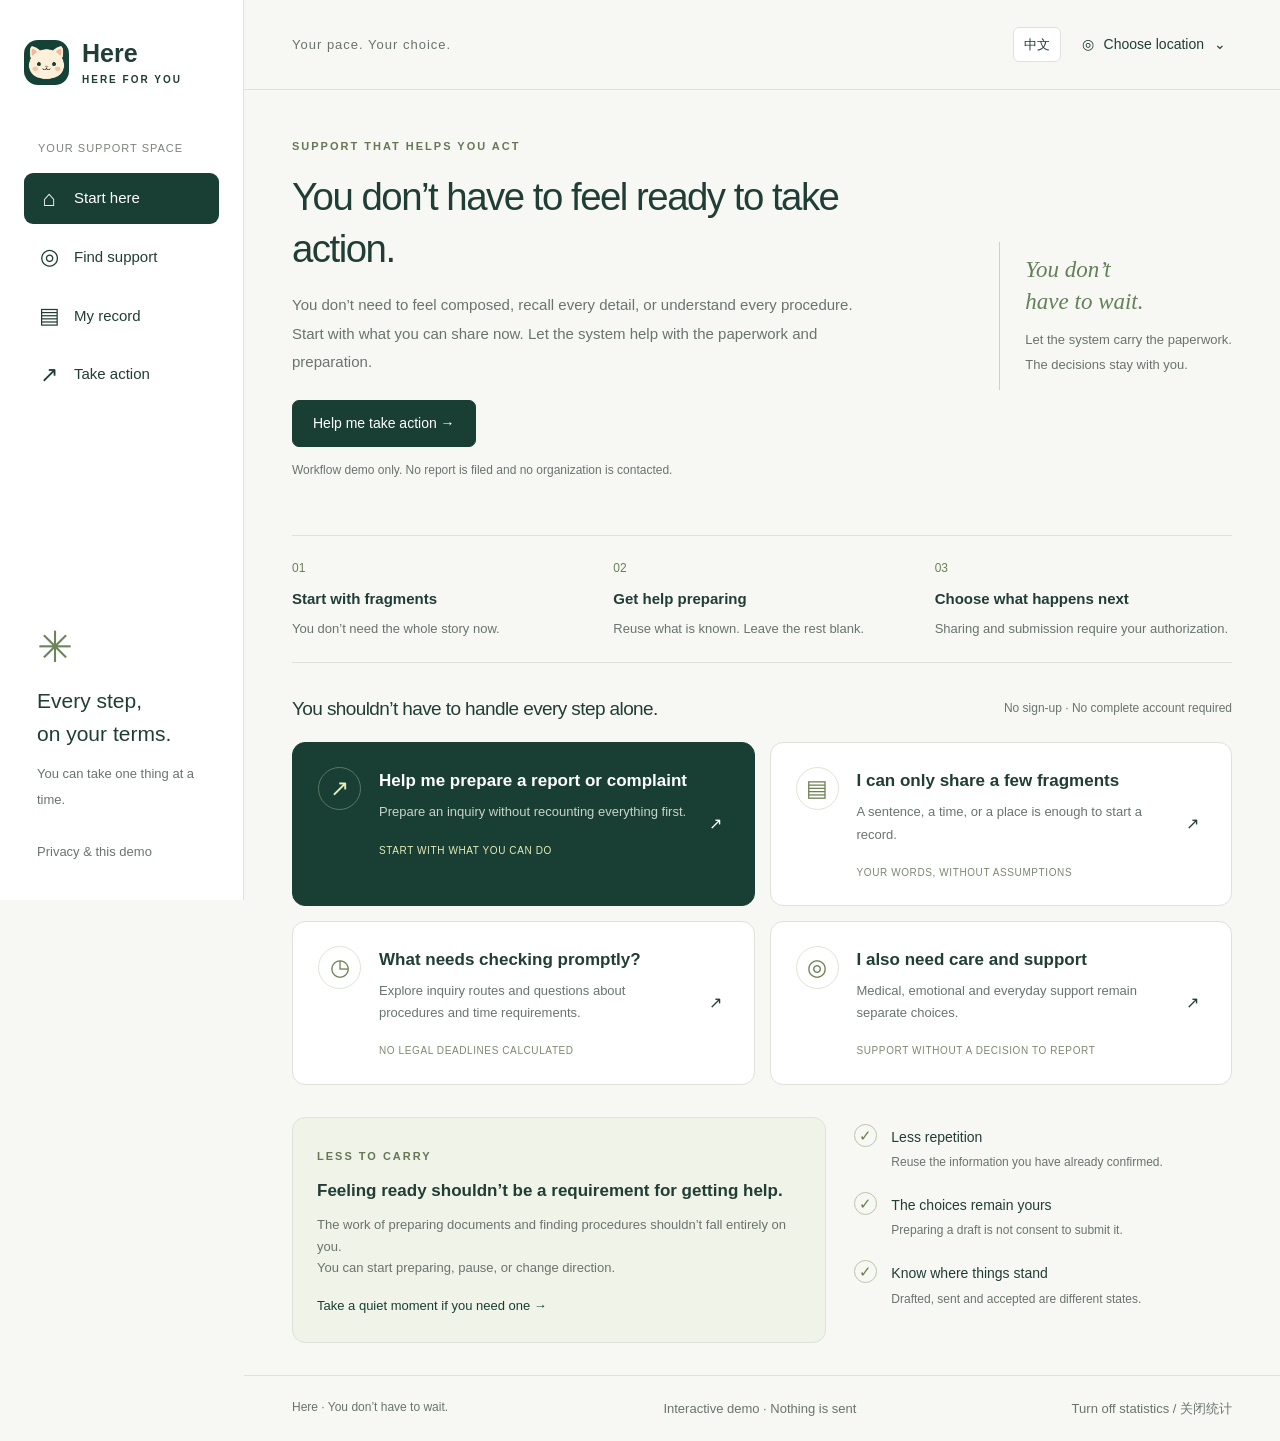
==== commit 01ee09a9: "Enable basic analytics by default" ====
--- a/index.html
+++ b/index.html
@@ -6,8 +6,9 @@
   <meta name="referrer" content="no-referrer">
   <title>Here · You don’t have to wait</title>
   <link rel="icon" type="image/png" href="./logo-cat.png">
-  <link rel="stylesheet" href="./styles.css?v=20260923-5">
-  <script defer src="./i18n.js?v=20260923-5"></script><script defer src="./resources.js?v=20260923-5"></script><script defer src="./mock-api.js?v=20260923-5"></script><script defer src="./app.js?v=20260923-5"></script>
+  <link rel="stylesheet" href="./styles.css?v=20260923-8">
+  <script defer src="./i18n.js?v=20260923-8"></script><script defer src="./resources.js?v=20260923-8"></script><script defer src="./mock-api.js?v=20260923-8"></script><script defer src="./app.js?v=20260923-8"></script>
+  <script defer src="./analytics-config.js?v=2"></script><script defer src="./analytics.js?v=3"></script>
 </head>
 <body>
   <aside class="sidebar">
--- a/styles.css
+++ b/styles.css
@@ -9,3 +9,5 @@
 
 /* Action-first workspace */
 .hero-cta{display:inline-block;margin-top:23px}.action-hero .note{font-size:12px;margin-top:12px}.automation-strip{display:grid;grid-template-columns:repeat(3,1fr);gap:24px;border-top:1px solid var(--line);border-bottom:1px solid var(--line);padding:23px 0;margin:8px 0 30px}.automation-strip span{display:block;font-size:12px;color:#6b8055;margin-bottom:7px}.automation-strip strong{font-size:15px;font-weight:550}.automation-strip p{font-size:13px;margin-top:5px}.setup-location,.record-summary{padding:17px;background:var(--paper);border-radius:8px;margin:18px 0}.setup-location strong,.record-summary strong{font-size:14px}.setup-location p{font-size:14px;margin-top:6px}.record-summary ul{font-size:13px;color:var(--muted);padding-left:18px;line-height:1.9;margin-bottom:0}.timing-note{padding-top:20px;border-top:1px solid var(--line);margin-top:15px}.timing-note strong{font-size:14px}.timing-note p{font-size:12px}.panel .status-pill{margin-top:0;white-space:nowrap}.action-hero h1{max-width:680px}html[lang=en] .action-hero h1{font-size:clamp(30px,3vw,44px)}@media(max-width:720px){.automation-strip{gap:14px;grid-template-columns:1fr}.automation-strip>div{display:grid;grid-template-columns:28px 1fr;column-gap:10px}.automation-strip p{grid-column:2}.automation-strip span{margin:3px 0}.action-hero .hero-cta{display:block;text-align:center}.action-hero h1{font-size:31px}.hero-aside{display:none}}
+
+#metrics-choice{position:fixed;bottom:16px;left:16px;right:16px;max-width:690px;margin:auto;background:white;border:1px solid #a3b99a;border-radius:12px;padding:18px;box-shadow:0 8px 35px #0002;z-index:30}#metrics-choice p{font-size:13px;margin-bottom:12px}#metrics-choice button{background:#193e34;color:white;border:0;border-radius:6px;padding:8px 14px;margin-right:12px}#metrics-choice [data-no]{background:#edf1e9;color:#193e34}
